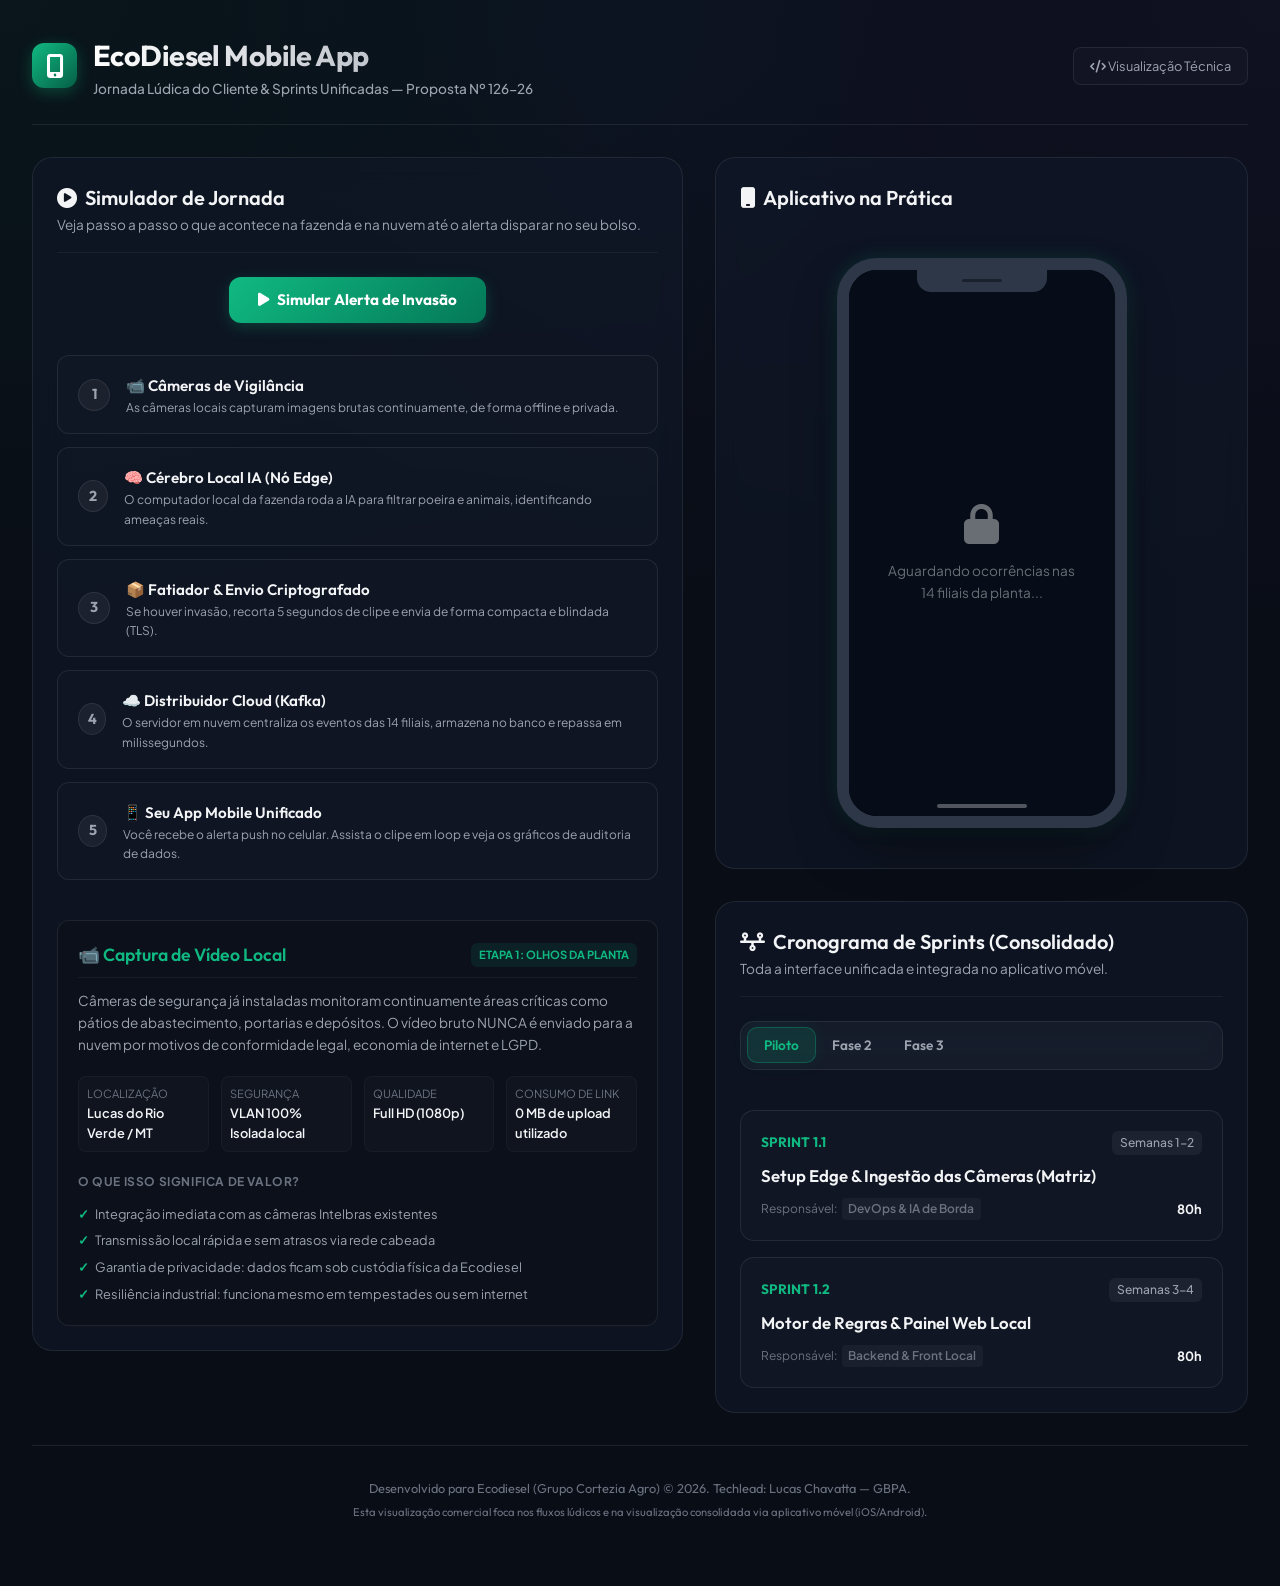
==== apresentacao.html @ 4148450d "Novo" ====
<!DOCTYPE html>
<html lang="pt-BR">
<head>
  <meta charset="UTF-8">
  <meta name="viewport" content="width=device-width, initial-scale=1.0">
  <title>EcoDiesel — Apresentação de Negócios e Jornada do App</title>
  <!-- SEO and Meta Tags -->
  <meta name="description" content="Apresentação lúdica da jornada do cliente e sprints unificadas no aplicativo móvel para o projeto EcoDiesel.">
  
  <!-- FontAwesome Icons -->
  <link rel="stylesheet" href="https://cdnjs.cloudflare.com/ajax/libs/font-awesome/6.4.0/css/all.min.css">
  
  <!-- Custom Stylesheet -->
  <link rel="stylesheet" href="style.css">
</head>
<body>

  <div class="app-container">
    
    <!-- Top Navigation Header -->
    <header>
      <div class="brand-section">
        <div class="logo-icon" id="brand-logo" style="background: linear-gradient(135deg, #10b981, #065f46);">
          <i class="fa-solid fa-mobile-screen-button"></i>
        </div>
        <div class="logo-text">
          <h1>EcoDiesel Mobile App</h1>
          <p>Jornada Lúdica do Cliente & Sprints Unificadas — Proposta Nº 126-26</p>
        </div>
      </div>
      
      <!-- Back to Technical View Link -->
      <a href="index.html" style="font-size: 0.8rem; color: var(--text-secondary); text-decoration: none; border: 1px solid var(--border-color); padding: 0.5rem 1rem; border-radius: 8px; background: rgba(255,255,255,0.02); transition: var(--transition-smooth);" onmouseover="this.style.borderColor='var(--color-pilot)'" onmouseout="this.style.borderColor='var(--border-color)'">
        <i class="fa-solid fa-code"></i> Visualização Técnica
      </a>
    </header>

    <!-- Main Grid: Simulation & App vs Sprints -->
    <main class="main-grid" style="grid-template-columns: 1.1fr 0.9fr;">
      
      <!-- Left Column: Incident Flow Simulator & Details -->
      <section class="architecture-panel" aria-labelledby="simulator-section-title">
        <div class="panel-header">
          <div>
            <h2 class="panel-title" id="simulator-section-title">
              <i class="fa-solid fa-circle-play"></i> Simulador de Jornada
            </h2>
            <p class="panel-subtitle">Veja passo a passo o que acontece na fazenda e na nuvem até o alerta disparar no seu bolso.</p>
          </div>
        </div>

        <!-- Simulation Trigger Button -->
        <div class="sim-trigger-container">
          <button class="btn-primary" id="start-sim-btn">
            <i class="fa-solid fa-play"></i> Simular Alerta de Invasão
          </button>
        </div>

        <!-- Playful Steps list -->
        <div class="sim-flow-container">
          <div class="sim-step" data-step="cameras" onclick="showBusinessDetails('cameras')">
            <div class="step-number">1</div>
            <div class="step-content">
              <span class="step-title">📹 Câmeras de Vigilância</span>
              <p class="step-desc">As câmeras locais capturam imagens brutas continuamente, de forma offline e privada.</p>
            </div>
          </div>
          
          <div class="sim-step" data-step="edge" onclick="showBusinessDetails('edge')">
            <div class="step-number">2</div>
            <div class="step-content">
              <span class="step-title">🧠 Cérebro Local IA (Nó Edge)</span>
              <p class="step-desc">O computador local da fazenda roda a IA para filtrar poeira e animais, identificando ameaças reais.</p>
            </div>
          </div>

          <div class="sim-step" data-step="nodered" onclick="showBusinessDetails('nodered')">
            <div class="step-number">3</div>
            <div class="step-content">
              <span class="step-title">📦 Fatiador & Envio Criptografado</span>
              <p class="step-desc">Se houver invasão, recorta 5 segundos de clipe e envia de forma compacta e blindada (TLS).</p>
            </div>
          </div>

          <div class="sim-step" data-step="kafka" onclick="showBusinessDetails('kafka')">
            <div class="step-number">4</div>
            <div class="step-content">
              <span class="step-title">☁️ Distribuidor Cloud (Kafka)</span>
              <p class="step-desc">O servidor em nuvem centraliza os eventos das 14 filiais, armazena no banco e repassa em milissegundos.</p>
            </div>
          </div>

          <div class="sim-step" data-step="app_flutter" onclick="showBusinessDetails('app_flutter')">
            <div class="step-number">5</div>
            <div class="step-content">
              <span class="step-title">📱 Seu App Mobile Unificado</span>
              <p class="step-desc">Você recebe o alerta push no celular. Assista o clipe em loop e veja os gráficos de auditoria de dados.</p>
            </div>
          </div>
        </div>

        <!-- Translated Details Panel -->
        <div class="details-panel-container" style="margin-top: 1rem;">
          <div class="details-panel" id="details-panel">
            <div class="details-header" style="border-bottom-color: rgba(255,255,255,0.05);">
              <h3 class="details-title" id="details-title" style="color: var(--color-pilot);">Selecione um passo do fluxo</h3>
              <span class="details-badge" id="details-badge" style="background: rgba(16, 185, 129, 0.1); color: var(--color-pilot);">PRODUTO</span>
            </div>
            
            <p class="details-desc" id="details-desc" style="font-size: 0.85rem; color: var(--text-secondary);">
              Selecione uma etapa do simulador para ver os benefícios de negócio do nosso motor analítico.
            </p>
            
            <div class="details-meta" id="details-meta-container" style="grid-template-columns: repeat(auto-fit, minmax(120px, 1fr));">
              <!-- Metadados amigáveis -->
            </div>
            
            <h4 class="details-list-title" style="font-size: 0.75rem;">O que isso significa de valor?</h4>
            <ul class="details-list" id="details-list" style="font-size: 0.8rem;">
              <!-- Benefícios para negócios -->
            </ul>
          </div>
        </div>
      </section>

      <!-- Right Column: Smartphone Mockup & Consolidated Sprints -->
      <div style="display: flex; flex-direction: column; gap: 2rem;">
        
        <!-- Smartphone Mockup Panel -->
        <section class="architecture-panel" style="min-height: auto;" aria-labelledby="smartphone-section-title">
          <div class="panel-header" style="border-bottom: none; padding-bottom: 0.25rem;">
            <h2 class="panel-title" id="smartphone-section-title">
              <i class="fa-solid fa-mobile"></i> Aplicativo na Prática
            </h2>
          </div>
          
          <div class="phone-mockup-wrapper">
            <!-- Simulated Smartphone -->
            <div class="phone-mockup">
              <div class="phone-notch"><div class="phone-speaker"></div></div>
              <div class="phone-home-bar"></div>
              
              <!-- Screen container -->
              <div class="phone-screen">
                
                <!-- Mock Push Notification (Triggered by JS) -->
                <div class="phone-push-notification" id="mock-push-notification">
                  <div class="push-icon"><i class="fa-solid fa-triangle-exclamation"></i></div>
                  <div class="push-text">
                    <span class="push-title">ALERTA DE SEGURANÇA</span>
                    <span class="push-body">Invasão detectada: Pátio 3 — Lucas do Rio Verde/MT. Toque para ver o vídeo.</span>
                  </div>
                </div>

                <!-- Phone Content Area -->
                <div id="phone-screen-content" style="height: 100%;">
                  <!-- Start State -->
                  <div style="height:100%; display:flex; flex-direction:column; justify-content:center; align-items:center; color:rgba(255,255,255,0.4); text-align:center; padding: 2rem;">
                    <i class="fa-solid fa-lock" style="font-size: 2.5rem; margin-bottom:1rem;"></i>
                    <p style="font-size:0.85rem;">Aguardando ocorrências nas 14 filiais da planta...</p>
                  </div>
                </div>

              </div>
            </div>
          </div>
        </section>

        <!-- Sprints Timeline (Mobile Unification) -->
        <section class="roadmap-panel" aria-labelledby="sprints-section-title" style="max-height: 520px;">
          <div class="panel-header" style="border-bottom: 1px solid rgba(255, 255, 255, 0.05); padding-bottom: 1rem;">
            <div>
              <h2 class="panel-title" id="sprints-section-title">
                <i class="fa-solid fa-timeline"></i> Cronograma de Sprints (Consolidado)
              </h2>
              <p class="panel-subtitle">Toda a interface unificada e integrada no aplicativo móvel.</p>
            </div>
          </div>

          <!-- Phase Selectors for Sprints -->
          <nav class="phase-selector" role="tablist" style="margin-bottom: 1rem;">
            <button class="phase-tab active" data-phase="piloto" role="tab" style="padding: 0.5rem 1rem; font-size: 0.85rem;">Piloto</button>
            <button class="phase-tab" data-phase="fase2" role="tab" style="padding: 0.5rem 1rem; font-size: 0.85rem;">Fase 2</button>
            <button class="phase-tab" data-phase="fase3" role="tab" style="padding: 0.5rem 1rem; font-size: 0.85rem;">Fase 3</button>
          </nav>

          <!-- Sprints List Container -->
          <div class="sprint-list" id="sprint-list-container">
            <!-- Sprints injetadas via script_apresentacao.js -->
          </div>
        </section>

      </div>

    </main>

    <!-- Footer -->
    <footer>
      <p>Desenvolvido para Ecodiesel (Grupo Cortezia Agro) &copy; 2026. Techlead: Lucas Chavatta — GBPA.</p>
      <p style="font-size: 0.7rem; margin-top: 0.35rem; color: var(--text-muted);">
        Esta visualização comercial foca nos fluxos lúdicos e na visualização consolidada via aplicativo móvel (iOS/Android).
      </p>
    </footer>

  </div>

  <!-- JavaScript links -->
  <script src="script_apresentacao.js"></script>
</body>
</html>
---- style.css ----
@import url('https://fonts.googleapis.com/css2?family=Outfit:wght@300;400;500;600;700;800&family=Plus+Jakarta+Sans:wght@300;400;500;600;700&display=swap');

:root {
  --bg-primary: #090d16;
  --bg-secondary: #111827;
  --bg-card: rgba(17, 24, 39, 0.7);
  --border-color: rgba(255, 255, 255, 0.08);
  --border-hover: rgba(16, 185, 129, 0.3);
  
  --text-primary: #f3f4f6;
  --text-secondary: #9ca3af;
  --text-muted: #6b7280;
  
  /* Accent Colors */
  --color-pilot: #10b981; /* Emerald */
  --color-phase2: #3b82f6; /* Blue */
  --color-phase3: #8b5cf6; /* Purple */
  
  --color-pilot-rgb: 16, 185, 129;
  --color-phase2-rgb: 59, 130, 246;
  --color-phase3-rgb: 139, 92, 246;
  
  --accent-color: var(--color-pilot);
  --accent-color-rgb: var(--color-pilot-rgb);
  
  --success: #10b981;
  --warning: #f59e0b;
  --danger: #ef4444;
  --info: #06b6d4;
  
  --font-title: 'Outfit', sans-serif;
  --font-body: 'Plus Jakarta Sans', sans-serif;
  
  --transition-smooth: all 0.3s cubic-bezier(0.4, 0, 0.2, 1);
  --glow-shadow: 0 0 20px rgba(var(--accent-color-rgb), 0.15);
}

* {
  box-sizing: border-box;
  margin: 0;
  padding: 0;
}

body {
  background-color: var(--bg-primary);
  color: var(--text-primary);
  font-family: var(--font-body);
  line-height: 1.6;
  overflow-x: hidden;
  background-image: 
    radial-gradient(at 0% 0%, rgba(16, 185, 129, 0.05) 0px, transparent 50%),
    radial-gradient(at 50% 0%, rgba(59, 130, 246, 0.03) 0px, transparent 50%),
    radial-gradient(at 100% 0%, rgba(139, 92, 246, 0.05) 0px, transparent 50%);
  background-attachment: fixed;
}

/* Scrollbar styling */
::-webkit-scrollbar {
  width: 8px;
  height: 8px;
}
::-webkit-scrollbar-track {
  background: var(--bg-primary);
}
::-webkit-scrollbar-thumb {
  background: rgba(255, 255, 255, 0.1);
  border-radius: 4px;
}
::-webkit-scrollbar-thumb:hover {
  background: rgba(255, 255, 255, 0.2);
}

.app-container {
  max-width: 1600px;
  margin: 0 auto;
  padding: 2rem;
  display: flex;
  flex-direction: column;
  gap: 2rem;
  min-height: 100vh;
}

/* Header & Tab Selector */
header {
  display: flex;
  justify-content: space-between;
  align-items: center;
  border-bottom: 1px solid var(--border-color);
  padding-bottom: 1.5rem;
  flex-wrap: wrap;
  gap: 1.5rem;
}

.brand-section {
  display: flex;
  align-items: center;
  gap: 1rem;
}

.logo-icon {
  background: linear-gradient(135deg, var(--accent-color), #047857);
  width: 45px;
  height: 45px;
  border-radius: 12px;
  display: flex;
  align-items: center;
  justify-content: center;
  font-size: 1.5rem;
  font-weight: 800;
  color: white;
  box-shadow: 0 4px 15px rgba(var(--accent-color-rgb), 0.3);
  transition: var(--transition-smooth);
}

.logo-text h1 {
  font-family: var(--font-title);
  font-size: 1.8rem;
  font-weight: 700;
  letter-spacing: -0.02em;
  background: linear-gradient(to right, #ffffff, var(--text-secondary));
  -webkit-background-clip: text;
  -webkit-text-fill-color: transparent;
}

.logo-text p {
  font-size: 0.85rem;
  color: var(--text-secondary);
  font-weight: 500;
}

.phase-selector {
  display: flex;
  background: rgba(255, 255, 255, 0.03);
  padding: 0.35rem;
  border-radius: 14px;
  border: 1px solid var(--border-color);
  backdrop-filter: blur(10px);
}

.phase-tab {
  border: none;
  background: transparent;
  color: var(--text-secondary);
  font-family: var(--font-title);
  font-weight: 600;
  font-size: 0.95rem;
  padding: 0.7rem 1.5rem;
  border-radius: 10px;
  cursor: pointer;
  transition: var(--transition-smooth);
  display: flex;
  align-items: center;
  gap: 0.5rem;
}

.phase-tab:hover {
  color: var(--text-primary);
  background: rgba(255, 255, 255, 0.02);
}

.phase-tab.active[data-phase="piloto"] {
  background: rgba(16, 185, 129, 0.15);
  color: var(--color-pilot);
  border: 1px solid rgba(16, 185, 129, 0.3);
  box-shadow: 0 0 15px rgba(16, 185, 129, 0.1);
}

.phase-tab.active[data-phase="fase2"] {
  background: rgba(59, 130, 246, 0.15);
  color: var(--color-phase2);
  border: 1px solid rgba(59, 130, 246, 0.3);
  box-shadow: 0 0 15px rgba(59, 130, 246, 0.1);
}

.phase-tab.active[data-phase="fase3"] {
  background: rgba(139, 92, 246, 0.15);
  color: var(--color-phase3);
  border: 1px solid rgba(139, 92, 246, 0.3);
  box-shadow: 0 0 15px rgba(139, 92, 246, 0.1);
}

/* KPI Dashboard Ribbon */
.kpi-container {
  display: grid;
  grid-template-columns: repeat(auto-fit, minmax(220px, 1fr));
  gap: 1.25rem;
}

.kpi-card {
  background: var(--bg-card);
  border: 1px solid var(--border-color);
  border-radius: 16px;
  padding: 1.25rem;
  display: flex;
  align-items: center;
  gap: 1rem;
  backdrop-filter: blur(12px);
  transition: var(--transition-smooth);
  position: relative;
  overflow: hidden;
}

.kpi-card::before {
  content: '';
  position: absolute;
  top: 0;
  left: 0;
  width: 4px;
  height: 100%;
  background: var(--accent-color);
  opacity: 0.8;
}

.kpi-card:hover {
  transform: translateY(-2px);
  border-color: var(--border-hover);
  box-shadow: var(--glow-shadow);
}

.kpi-icon {
  width: 44px;
  height: 44px;
  border-radius: 10px;
  background: rgba(var(--accent-color-rgb), 0.1);
  color: var(--accent-color);
  display: flex;
  align-items: center;
  justify-content: center;
  font-size: 1.25rem;
}

.kpi-info {
  display: flex;
  flex-direction: column;
}

.kpi-label {
  font-size: 0.75rem;
  color: var(--text-secondary);
  text-transform: uppercase;
  letter-spacing: 0.05em;
  font-weight: 600;
}

.kpi-value {
  font-family: var(--font-title);
  font-size: 1.4rem;
  font-weight: 700;
  color: var(--text-primary);
  margin-top: 0.15rem;
}

/* Main Grid Layout */
.main-grid {
  display: grid;
  grid-template-columns: 1.2fr 0.8fr;
  gap: 2rem;
  align-items: start;
}

@media (max-width: 1200px) {
  .main-grid {
    grid-template-columns: 1fr;
  }
}

/* Architecture Section */
.architecture-panel {
  background: var(--bg-card);
  border: 1px solid var(--border-color);
  border-radius: 20px;
  padding: 1.5rem;
  display: flex;
  flex-direction: column;
  gap: 1.5rem;
  backdrop-filter: blur(12px);
  min-height: 580px;
}

.panel-header {
  display: flex;
  justify-content: space-between;
  align-items: center;
  border-bottom: 1px solid rgba(255, 255, 255, 0.05);
  padding-bottom: 1rem;
}

.panel-title {
  font-family: var(--font-title);
  font-size: 1.25rem;
  font-weight: 600;
  display: flex;
  align-items: center;
  gap: 0.5rem;
}

.panel-subtitle {
  font-size: 0.85rem;
  color: var(--text-secondary);
}

.diagram-viewport {
  flex-grow: 1;
  background: rgba(0, 0, 0, 0.2);
  border-radius: 12px;
  border: 1px dashed rgba(255, 255, 255, 0.05);
  position: relative;
  display: flex;
  align-items: center;
  justify-content: center;
  overflow: hidden;
  padding: 1rem;
  min-height: 400px;
}

/* Interactive SVG Styles */
.svg-diagram {
  width: 100%;
  height: 100%;
  max-height: 480px;
}

.svg-node {
  cursor: pointer;
  transition: var(--transition-smooth);
}

.svg-node rect, .svg-node circle, .svg-node path.node-shape {
  fill: #1f2937;
  stroke: rgba(255, 255, 255, 0.15);
  stroke-width: 1.5;
  transition: var(--transition-smooth);
}

.svg-node text {
  fill: var(--text-primary);
  font-family: var(--font-title);
  font-weight: 600;
  font-size: 12px;
  user-select: none;
  transition: var(--transition-smooth);
}

.svg-node text.sub-label {
  fill: var(--text-secondary);
  font-family: var(--font-body);
  font-weight: 400;
  font-size: 9px;
}

.svg-node:hover rect, .svg-node:hover circle, .svg-node:hover path.node-shape {
  stroke: var(--accent-color);
  fill: rgba(var(--accent-color-rgb), 0.1);
  filter: drop-shadow(0px 0px 8px rgba(var(--accent-color-rgb), 0.4));
}

.svg-node.selected rect, .svg-node.selected circle, .svg-node.selected path.node-shape {
  stroke: var(--accent-color);
  stroke-width: 2.5;
  fill: rgba(var(--accent-color-rgb), 0.15);
  filter: drop-shadow(0px 0px 12px rgba(var(--accent-color-rgb), 0.6));
}

.svg-link {
  fill: none;
  stroke: rgba(255, 255, 255, 0.1);
  stroke-width: 2;
  transition: var(--transition-smooth);
  stroke-dasharray: 4 4;
  animation: dash 30s linear infinite;
}

.svg-link.active {
  stroke: var(--accent-color);
  opacity: 0.6;
}

.svg-boundary {
  fill: rgba(255, 255, 255, 0.01);
  stroke: rgba(255, 255, 255, 0.05);
  stroke-width: 1.5;
  stroke-dasharray: 6 6;
  border-radius: 8px;
}

.svg-boundary-label {
  font-family: var(--font-title);
  font-size: 10px;
  fill: var(--text-muted);
  font-weight: 700;
  text-transform: uppercase;
  letter-spacing: 0.05em;
}

@keyframes dash {
  to {
    stroke-dashoffset: -1000;
  }
}

/* Sidebar Details Panel */
.details-panel {
  background: rgba(0, 0, 0, 0.15);
  border-radius: 12px;
  border: 1px solid var(--border-color);
  padding: 1.25rem;
  display: flex;
  flex-direction: column;
  gap: 0.75rem;
  transition: var(--transition-smooth);
}

.details-panel.hidden {
  display: none;
}

.details-header {
  display: flex;
  justify-content: space-between;
  align-items: center;
  border-bottom: 1px solid rgba(255, 255, 255, 0.05);
  padding-bottom: 0.5rem;
}

.details-title {
  font-family: var(--font-title);
  font-size: 1.1rem;
  font-weight: 600;
  color: var(--accent-color);
}

.details-badge {
  background: rgba(var(--accent-color-rgb), 0.1);
  color: var(--accent-color);
  font-size: 0.7rem;
  padding: 0.2rem 0.5rem;
  border-radius: 6px;
  font-weight: 700;
  text-transform: uppercase;
}

.details-desc {
  font-size: 0.85rem;
  color: var(--text-secondary);
}

.details-meta {
  display: grid;
  grid-template-columns: 1fr 1fr;
  gap: 0.75rem;
  margin-top: 0.5rem;
}

.meta-item {
  display: flex;
  flex-direction: column;
  background: rgba(255, 255, 255, 0.02);
  padding: 0.5rem;
  border-radius: 8px;
  border: 1px solid rgba(255, 255, 255, 0.03);
}

.meta-label {
  font-size: 0.7rem;
  color: var(--text-muted);
  text-transform: uppercase;
}

.meta-value {
  font-size: 0.8rem;
  font-weight: 600;
  color: var(--text-primary);
}

.details-list-title {
  font-size: 0.8rem;
  font-weight: 700;
  text-transform: uppercase;
  color: var(--text-muted);
  margin-top: 0.5rem;
  letter-spacing: 0.05em;
}

.details-list {
  list-style: none;
  padding-left: 0;
  display: flex;
  flex-direction: column;
  gap: 0.4rem;
}

.details-list li {
  font-size: 0.8rem;
  color: var(--text-secondary);
  display: flex;
  align-items: flex-start;
  gap: 0.4rem;
}

.details-list li::before {
  content: '✓';
  color: var(--accent-color);
  font-weight: bold;
}

/* Roadmap Sprints Section */
.roadmap-panel {
  background: var(--bg-card);
  border: 1px solid var(--border-color);
  border-radius: 20px;
  padding: 1.5rem;
  display: flex;
  flex-direction: column;
  gap: 1.5rem;
  backdrop-filter: blur(12px);
  max-height: 900px;
  overflow-y: auto;
}

.sprint-list {
  display: flex;
  flex-direction: column;
  gap: 1rem;
}

.sprint-card {
  background: rgba(255, 255, 255, 0.015);
  border: 1px solid var(--border-color);
  border-radius: 14px;
  padding: 1.25rem;
  cursor: pointer;
  transition: var(--transition-smooth);
  position: relative;
  overflow: hidden;
}

.sprint-card:hover {
  background: rgba(255, 255, 255, 0.03);
  border-color: rgba(var(--accent-color-rgb), 0.3);
  transform: translateX(4px);
}

.sprint-card.active {
  background: rgba(var(--accent-color-rgb), 0.03);
  border-color: var(--accent-color);
  box-shadow: 0 0 15px rgba(var(--accent-color-rgb), 0.05);
}

.sprint-card::after {
  content: '';
  position: absolute;
  top: 0;
  left: 0;
  width: 4px;
  height: 100%;
  background: transparent;
  transition: var(--transition-smooth);
}

.sprint-card.active::after {
  background: var(--accent-color);
}

.sprint-card-header {
  display: flex;
  justify-content: space-between;
  align-items: center;
  margin-bottom: 0.5rem;
}

.sprint-tag {
  font-family: var(--font-title);
  font-weight: 700;
  font-size: 0.85rem;
  color: var(--accent-color);
  text-transform: uppercase;
}

.sprint-weeks {
  font-size: 0.75rem;
  color: var(--text-secondary);
  background: rgba(255, 255, 255, 0.05);
  padding: 0.15rem 0.5rem;
  border-radius: 6px;
  font-weight: 500;
}

.sprint-name {
  font-family: var(--font-title);
  font-size: 1.05rem;
  font-weight: 600;
  color: var(--text-primary);
  margin-bottom: 0.5rem;
}

.sprint-summary {
  font-size: 0.85rem;
  color: var(--text-secondary);
  display: flex;
  align-items: center;
  justify-content: space-between;
  gap: 1rem;
}

.sprint-front {
  display: flex;
  align-items: center;
  gap: 0.3rem;
  font-size: 0.75rem;
  color: var(--text-muted);
}

.front-badge {
  background: rgba(255, 255, 255, 0.04);
  padding: 0.1rem 0.4rem;
  border-radius: 4px;
  font-weight: 600;
}

.sprint-hours {
  font-size: 0.8rem;
  font-weight: 700;
  color: var(--text-primary);
}

/* Expanded Sprint Content */
.sprint-details-container {
  max-height: 0;
  overflow: hidden;
  transition: max-height 0.4s ease-out;
  border-top: 0px solid transparent;
  margin-top: 0;
}

.sprint-card.active .sprint-details-container {
  max-height: 800px;
  border-top: 1px solid rgba(255, 255, 255, 0.05);
  margin-top: 1rem;
  padding-top: 1rem;
}

.us-block {
  background: rgba(0, 0, 0, 0.1);
  border-left: 2px solid var(--accent-color);
  padding: 0.75rem;
  border-radius: 0 8px 8px 0;
  margin-bottom: 1rem;
}

.us-title {
  font-size: 0.8rem;
  font-weight: 700;
  color: var(--text-primary);
  text-transform: uppercase;
  margin-bottom: 0.25rem;
}

.us-text {
  font-size: 0.85rem;
  color: var(--text-secondary);
  font-style: italic;
}

.task-list-title {
  font-size: 0.8rem;
  font-weight: 700;
  color: var(--text-muted);
  text-transform: uppercase;
  margin-bottom: 0.5rem;
  letter-spacing: 0.05em;
}

.sprint-tasks {
  display: flex;
  flex-direction: column;
  gap: 0.5rem;
}

.task-item {
  display: flex;
  justify-content: space-between;
  align-items: center;
  background: rgba(255, 255, 255, 0.01);
  border: 1px solid rgba(255, 255, 255, 0.03);
  padding: 0.5rem 0.75rem;
  border-radius: 8px;
  font-size: 0.8rem;
}

.task-desc {
  color: var(--text-secondary);
}

.task-est {
  font-weight: 600;
  color: var(--text-primary);
  background: rgba(255, 255, 255, 0.05);
  padding: 0.1rem 0.4rem;
  border-radius: 4px;
}

/* Footer info */
footer {
  text-align: center;
  padding: 2rem 0;
  border-top: 1px solid var(--border-color);
  color: var(--text-muted);
  font-size: 0.8rem;
  font-family: var(--font-title);
}

footer a {
  color: var(--accent-color);
  text-decoration: none;
}

footer a:hover {
  text-decoration: underline;
}

/* -------------------------------------------------------------------------- */
/* LUDIC PRESENTATION SPECIFIC STYLES                                         */
/* -------------------------------------------------------------------------- */

/* Playful flow step items */
.sim-flow-container {
  display: flex;
  flex-direction: column;
  gap: 0.8rem;
  width: 100%;
}

.sim-step {
  background: rgba(255, 255, 255, 0.01);
  border: 1px solid var(--border-color);
  padding: 1rem 1.25rem;
  border-radius: 12px;
  display: flex;
  align-items: center;
  gap: 1rem;
  cursor: pointer;
  transition: var(--transition-smooth);
}

.sim-step:hover {
  background: rgba(255, 255, 255, 0.02);
  border-color: rgba(255, 255, 255, 0.15);
}

.sim-step.active {
  background: rgba(var(--color-pilot-rgb), 0.08);
  border-color: var(--color-pilot);
  box-shadow: 0 0 15px rgba(var(--color-pilot-rgb), 0.2);
  transform: scale(1.02);
}

.sim-step.completed {
  border-color: rgba(var(--color-pilot-rgb), 0.4);
  background: rgba(var(--color-pilot-rgb), 0.02);
}

.sim-step.completed .step-number {
  background: var(--color-pilot);
  color: white;
}

.step-number {
  width: 32px;
  height: 32px;
  border-radius: 50%;
  background: rgba(255, 255, 255, 0.05);
  border: 1px solid var(--border-color);
  display: flex;
  align-items: center;
  justify-content: center;
  font-family: var(--font-title);
  font-weight: 700;
  font-size: 0.9rem;
  color: var(--text-secondary);
  transition: var(--transition-smooth);
}

.sim-step.active .step-number {
  background: var(--color-pilot);
  color: white;
  box-shadow: 0 0 10px rgba(var(--color-pilot-rgb), 0.4);
}

.step-content {
  flex-grow: 1;
}

.step-title {
  font-family: var(--font-title);
  font-weight: 600;
  font-size: 0.95rem;
  color: var(--text-primary);
}

.step-desc {
  font-size: 0.75rem;
  color: var(--text-secondary);
}

/* Smartphone Mockup */
.phone-mockup-wrapper {
  display: flex;
  justify-content: center;
  align-items: center;
  padding: 1rem;
}

.phone-mockup {
  width: 290px;
  height: 570px;
  background: #000;
  border-radius: 40px;
  border: 12px solid #2d3748;
  position: relative;
  box-shadow: 0 25px 50px -12px rgba(0, 0, 0, 0.5), 0 0 20px rgba(16, 185, 129, 0.15);
  overflow: hidden;
  display: flex;
  flex-direction: column;
}

.phone-notch {
  width: 130px;
  height: 22px;
  background: #2d3748;
  border-radius: 0 0 14px 14px;
  position: absolute;
  top: 0;
  left: 50%;
  transform: translateX(-50%);
  z-index: 10;
  display: flex;
  justify-content: center;
  align-items: center;
}

.phone-speaker {
  width: 40px;
  height: 3px;
  background: #1a202c;
  border-radius: 1.5px;
}

.phone-screen {
  flex-grow: 1;
  background: #060c18;
  padding-top: 22px;
  overflow: hidden;
  display: flex;
  flex-direction: column;
  position: relative;
}

.phone-home-bar {
  width: 90px;
  height: 4px;
  background: rgba(255, 255, 255, 0.3);
  border-radius: 2px;
  position: absolute;
  bottom: 8px;
  left: 50%;
  transform: translateX(-50%);
  z-index: 10;
}

/* Phone Notification Alert overlay */
.phone-push-notification {
  position: absolute;
  top: 30px;
  left: 10px;
  right: 10px;
  background: rgba(17, 24, 39, 0.95);
  border: 1px solid rgba(239, 68, 68, 0.4);
  border-radius: 14px;
  padding: 0.75rem;
  display: flex;
  gap: 0.6rem;
  align-items: center;
  box-shadow: 0 10px 25px rgba(0,0,0,0.5);
  z-index: 100;
  transform: translateY(-150%);
  opacity: 0;
  transition: all 0.5s cubic-bezier(0.175, 0.885, 0.32, 1.275);
  cursor: pointer;
  backdrop-filter: blur(10px);
}

.phone-push-notification.show {
  transform: translateY(0);
  opacity: 1;
  animation: shake 0.5s ease-in-out 0.5s;
}

.push-icon {
  width: 32px;
  height: 32px;
  border-radius: 8px;
  background: rgba(239, 68, 68, 0.15);
  color: #ef4444;
  display: flex;
  align-items: center;
  justify-content: center;
  font-size: 1rem;
}

.push-text {
  flex-grow: 1;
  display: flex;
  flex-direction: column;
}

.push-title {
  font-family: var(--font-title);
  font-weight: 700;
  font-size: 0.7rem;
  color: #ef4444;
  margin-bottom: 0.1rem;
}

.push-body {
  font-size: 0.65rem;
  color: var(--text-primary);
  line-height: 1.2;
}

/* Play button */
.sim-trigger-container {
  display: flex;
  justify-content: center;
  margin-bottom: 0.5rem;
}

.btn-primary {
  background: linear-gradient(135deg, var(--color-pilot), #047857);
  color: white;
  border: none;
  font-family: var(--font-title);
  font-weight: 700;
  padding: 0.85rem 1.8rem;
  border-radius: 12px;
  font-size: 0.95rem;
  cursor: pointer;
  display: flex;
  align-items: center;
  gap: 0.5rem;
  transition: var(--transition-smooth);
  box-shadow: 0 4px 15px rgba(16, 185, 129, 0.25);
}

.btn-primary:hover {
  transform: translateY(-2px);
  box-shadow: 0 6px 20px rgba(16, 185, 129, 0.4);
}

.btn-primary:active {
  transform: translateY(0);
}

/* Animations */
@keyframes fadeIn {
  from { opacity: 0; transform: translateY(10px); }
  to { opacity: 1; transform: translateY(0); }
}

@keyframes shake {
  0%, 100% { transform: translateY(0) translateX(0); }
  10%, 30%, 50%, 70%, 90% { transform: translateY(0) translateX(-4px); }
  20%, 40%, 60%, 80% { transform: translateY(0) translateX(4px); }
}

@keyframes pulse {
  0% {
    box-shadow: 0 0 0 0 rgba(var(--accent-color-rgb), 0.4);
  }
  70% {
    box-shadow: 0 0 0 8px rgba(var(--accent-color-rgb), 0);
  }
  100% {
    box-shadow: 0 0 0 0 rgba(var(--accent-color-rgb), 0);
  }
}

.pulse-element {
  animation: pulse 2s infinite;
}
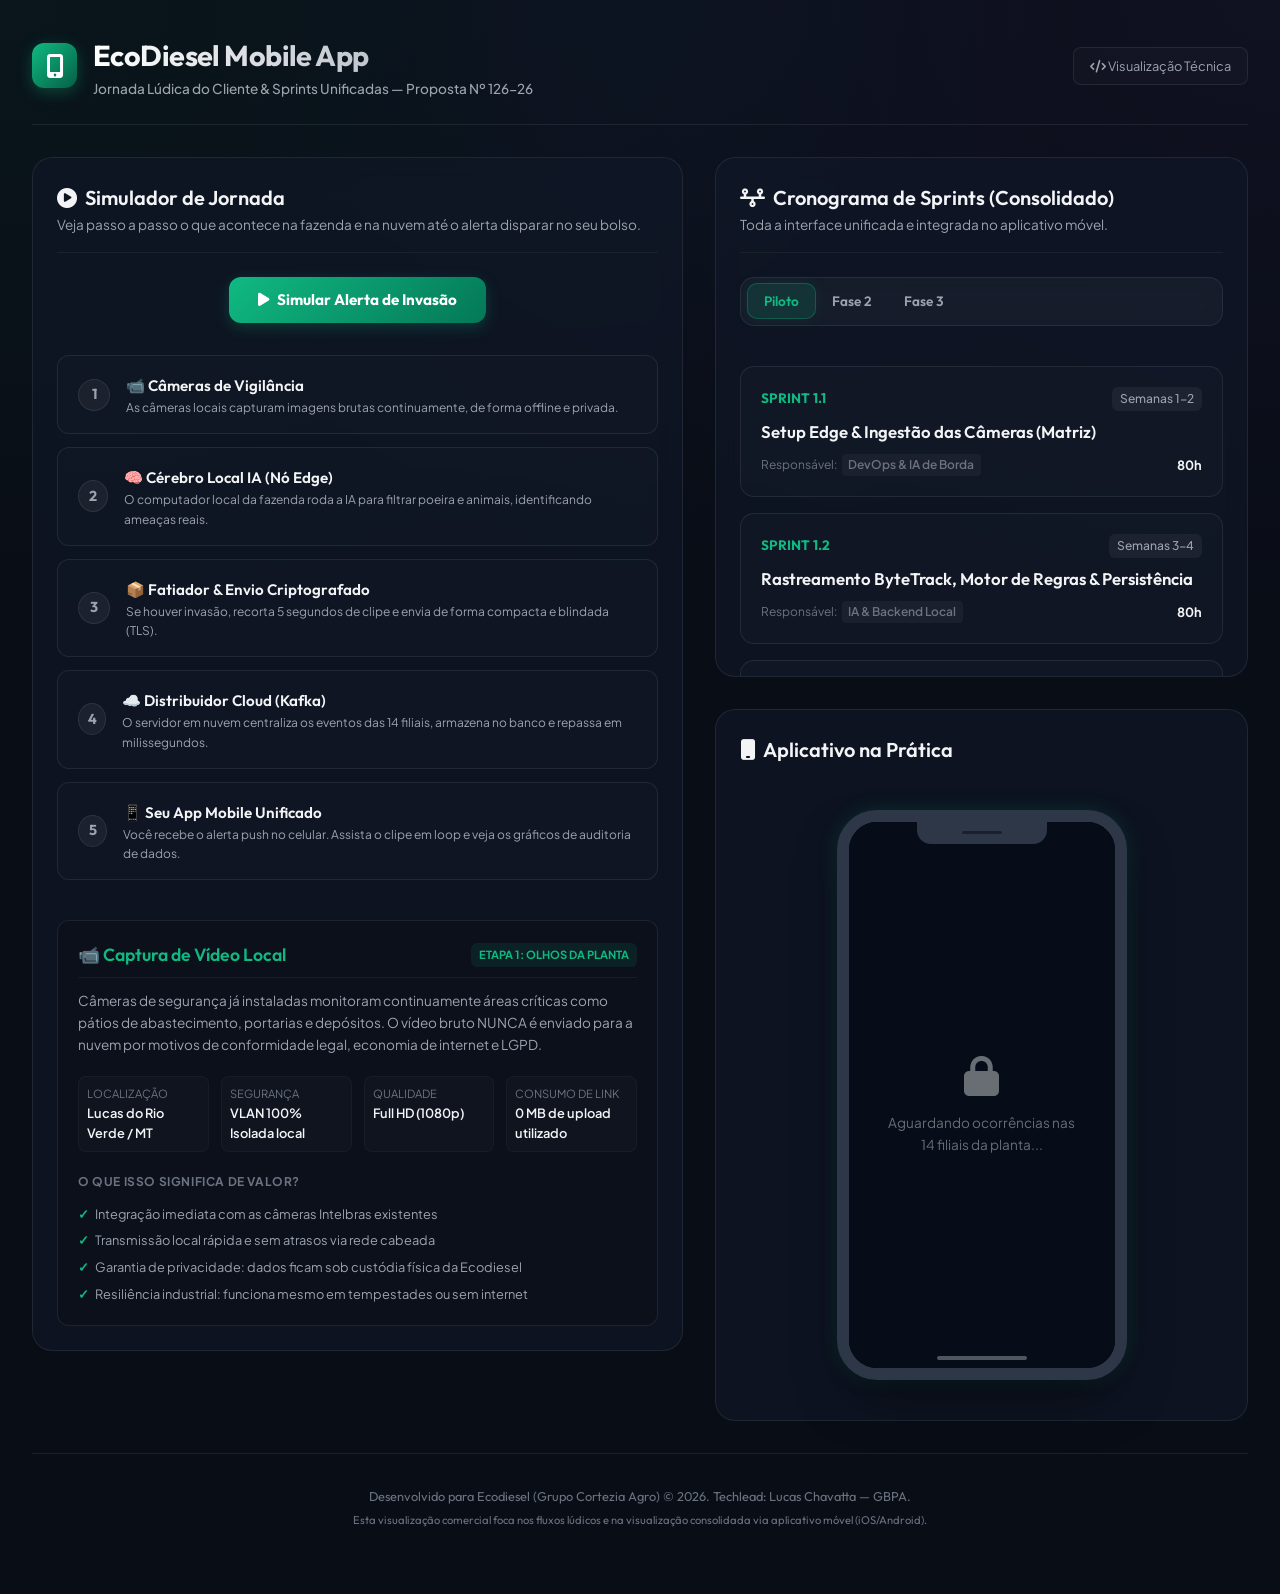
==== commit c1a57246: "Reestrutura Piloto em 3 sprints (200h, 6 semanas) 200h de dev excedem a capacidade de 1 Desenvolvedo" ====
--- a/apresentacao.html
+++ b/apresentacao.html
@@ -123,9 +123,33 @@
         </div>
       </section>
 
-      <!-- Right Column: Smartphone Mockup & Consolidated Sprints -->
+      <!-- Right Column: Consolidated Sprints & Smartphone Mockup -->
       <div style="display: flex; flex-direction: column; gap: 2rem;">
         
+        <!-- Sprints Timeline (Mobile Unification) -->
+        <section class="roadmap-panel" aria-labelledby="sprints-section-title" style="max-height: 520px;">
+          <div class="panel-header" style="border-bottom: 1px solid rgba(255, 255, 255, 0.05); padding-bottom: 1rem;">
+            <div>
+              <h2 class="panel-title" id="sprints-section-title">
+                <i class="fa-solid fa-timeline"></i> Cronograma de Sprints (Consolidado)
+              </h2>
+              <p class="panel-subtitle">Toda a interface unificada e integrada no aplicativo móvel.</p>
+            </div>
+          </div>
+
+          <!-- Phase Selectors for Sprints -->
+          <nav class="phase-selector" role="tablist" style="margin-bottom: 1rem;">
+            <button class="phase-tab active" data-phase="piloto" role="tab" style="padding: 0.5rem 1rem; font-size: 0.85rem;">Piloto</button>
+            <button class="phase-tab" data-phase="fase2" role="tab" style="padding: 0.5rem 1rem; font-size: 0.85rem;">Fase 2</button>
+            <button class="phase-tab" data-phase="fase3" role="tab" style="padding: 0.5rem 1rem; font-size: 0.85rem;">Fase 3</button>
+          </nav>
+
+          <!-- Sprints List Container -->
+          <div class="sprint-list" id="sprint-list-container">
+            <!-- Sprints injetadas via script_apresentacao.js -->
+          </div>
+        </section>
+
         <!-- Smartphone Mockup Panel -->
         <section class="architecture-panel" style="min-height: auto;" aria-labelledby="smartphone-section-title">
           <div class="panel-header" style="border-bottom: none; padding-bottom: 0.25rem;">
@@ -166,30 +190,6 @@
           </div>
         </section>
 
-        <!-- Sprints Timeline (Mobile Unification) -->
-        <section class="roadmap-panel" aria-labelledby="sprints-section-title" style="max-height: 520px;">
-          <div class="panel-header" style="border-bottom: 1px solid rgba(255, 255, 255, 0.05); padding-bottom: 1rem;">
-            <div>
-              <h2 class="panel-title" id="sprints-section-title">
-                <i class="fa-solid fa-timeline"></i> Cronograma de Sprints (Consolidado)
-              </h2>
-              <p class="panel-subtitle">Toda a interface unificada e integrada no aplicativo móvel.</p>
-            </div>
-          </div>
-
-          <!-- Phase Selectors for Sprints -->
-          <nav class="phase-selector" role="tablist" style="margin-bottom: 1rem;">
-            <button class="phase-tab active" data-phase="piloto" role="tab" style="padding: 0.5rem 1rem; font-size: 0.85rem;">Piloto</button>
-            <button class="phase-tab" data-phase="fase2" role="tab" style="padding: 0.5rem 1rem; font-size: 0.85rem;">Fase 2</button>
-            <button class="phase-tab" data-phase="fase3" role="tab" style="padding: 0.5rem 1rem; font-size: 0.85rem;">Fase 3</button>
-          </nav>
-
-          <!-- Sprints List Container -->
-          <div class="sprint-list" id="sprint-list-container">
-            <!-- Sprints injetadas via script_apresentacao.js -->
-          </div>
-        </section>
-
       </div>
 
     </main>
--- a/style.css
+++ b/style.css
@@ -260,7 +260,10 @@
 
 @media (max-width: 1200px) {
   .main-grid {
-    grid-template-columns: 1fr;
+    grid-template-columns: 1fr !important;
+  }
+  .roadmap-panel {
+    order: -1;
   }
 }
 
